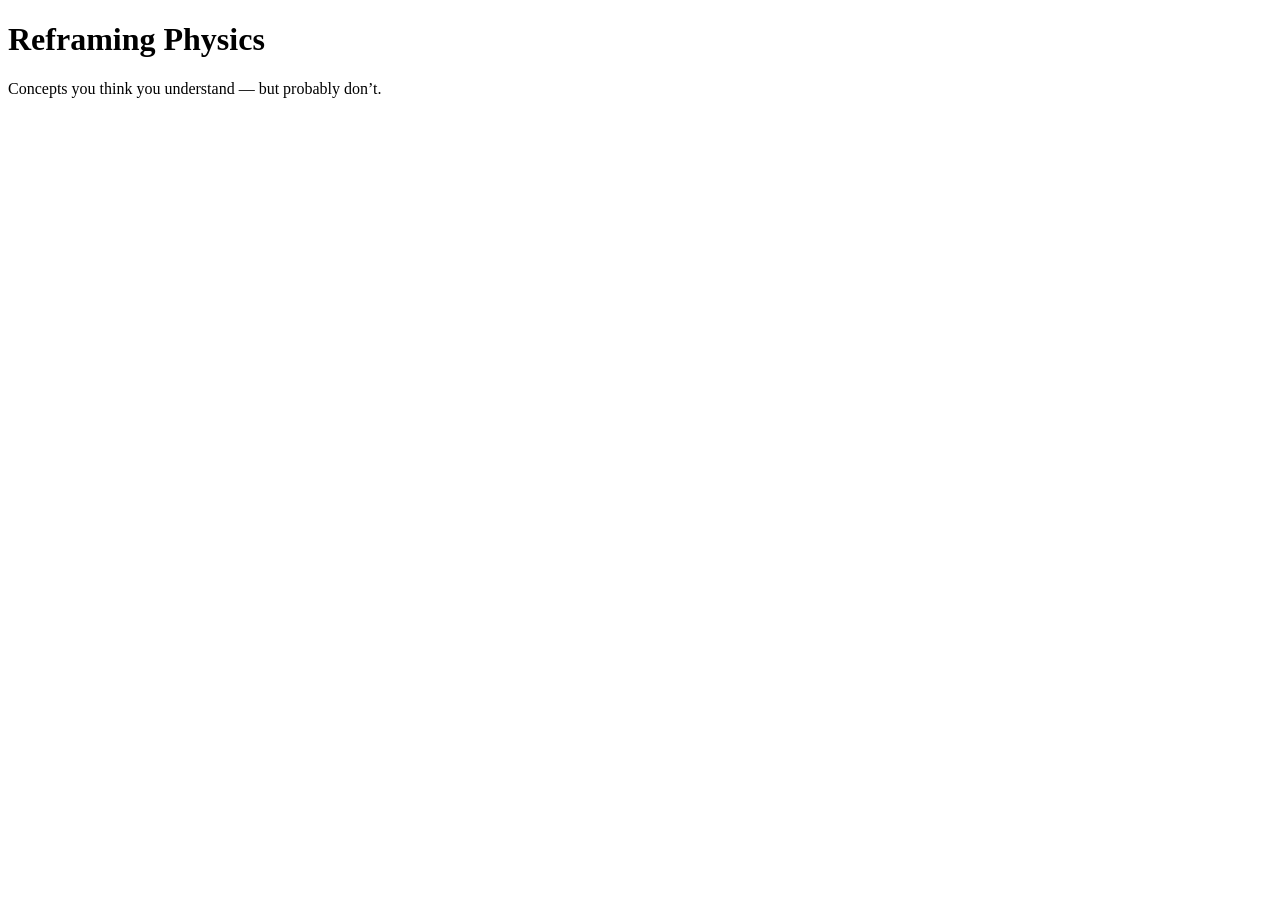
==== index.html @ 188e44aa "Create index.html" ====
<!DOCTYPE html>
<html lang="en">
<head>
  <meta charset="UTF-8">
  <title>Reframing Physics</title>
  <link rel="stylesheet" href="styles.css">
</head>
<body>

  <h1>Reframing Physics</h1>
  <p>Concepts you think you understand — but probably don’t.</p>

  <div id="concept-list"></div>

  <script src="app.js"></script>
</body>
</html>
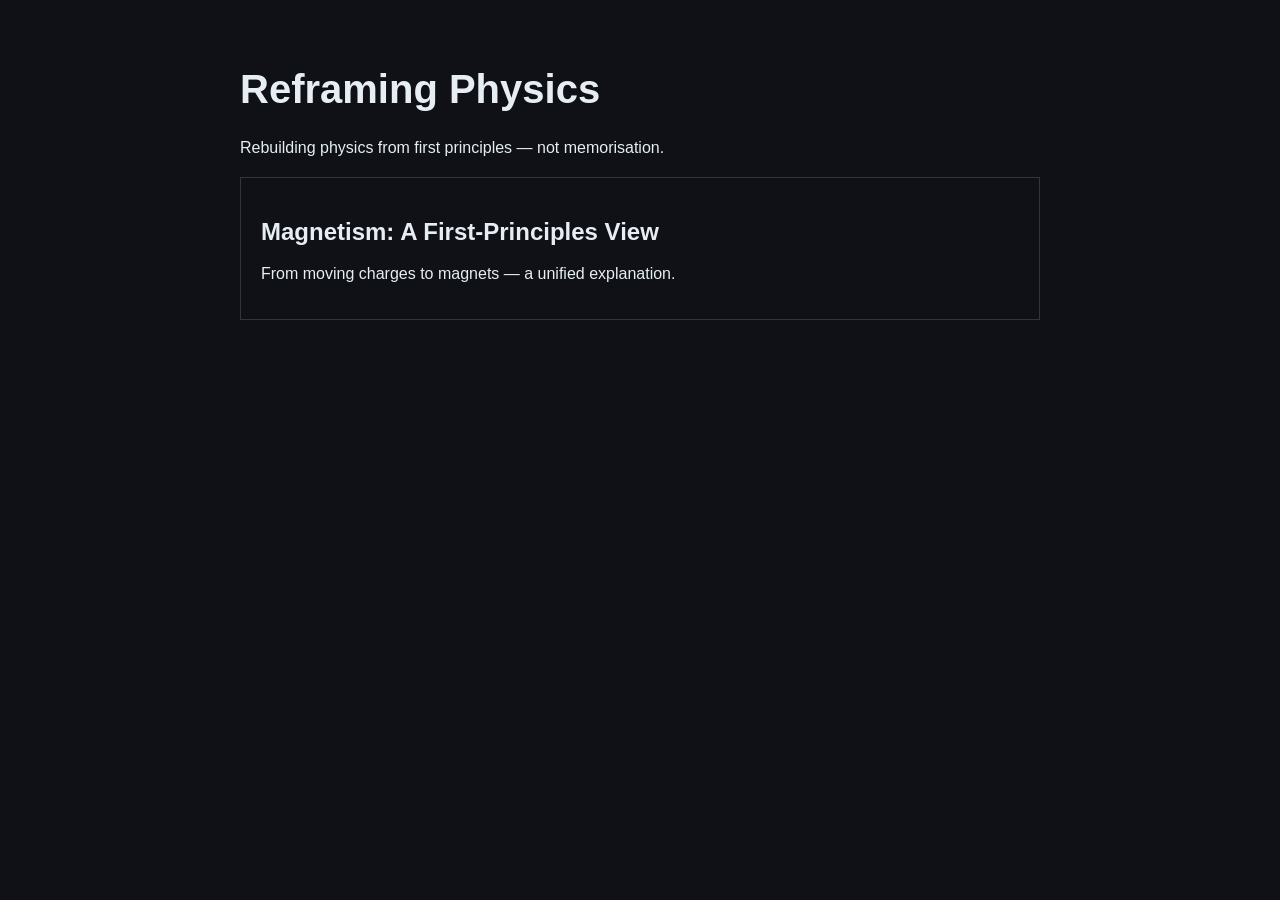
==== commit 2e15cca3: "Update index.html" ====
--- a/index.html
+++ b/index.html
@@ -7,11 +7,14 @@
 </head>
 <body>
 
-  <h1>Reframing Physics</h1>
-  <p>Concepts you think you understand — but probably don’t.</p>
+<h1>Reframing Physics</h1>
+<p class="subtitle">
+  Rebuilding physics from first principles — not memorisation.
+</p>
 
-  <div id="concept-list"></div>
+<div id="concept-list"></div>
 
-  <script src="app.js"></script>
+<script src="app.js"></script>
+
 </body>
 </html>
--- a/styles.css
+++ b/styles.css
@@ -0,0 +1,36 @@
+body {
+  font-family: Arial, sans-serif;
+  background: #0f1117;
+  color: #e6edf3;
+  padding: 40px;
+  max-width: 800px;
+  margin: auto;
+}
+
+h1 {
+  font-size: 2.5rem;
+}
+
+.card {
+  border: 1px solid #30363d;
+  padding: 20px;
+  margin: 20px 0;
+  cursor: pointer;
+  transition: 0.2s;
+}
+
+.card:hover {
+  background: #161b22;
+}
+
+.section {
+  margin: 30px 0;
+}
+
+.section h2 {
+  color: #58a6ff;
+}
+
+.section p {
+  line-height: 1.6;
+}
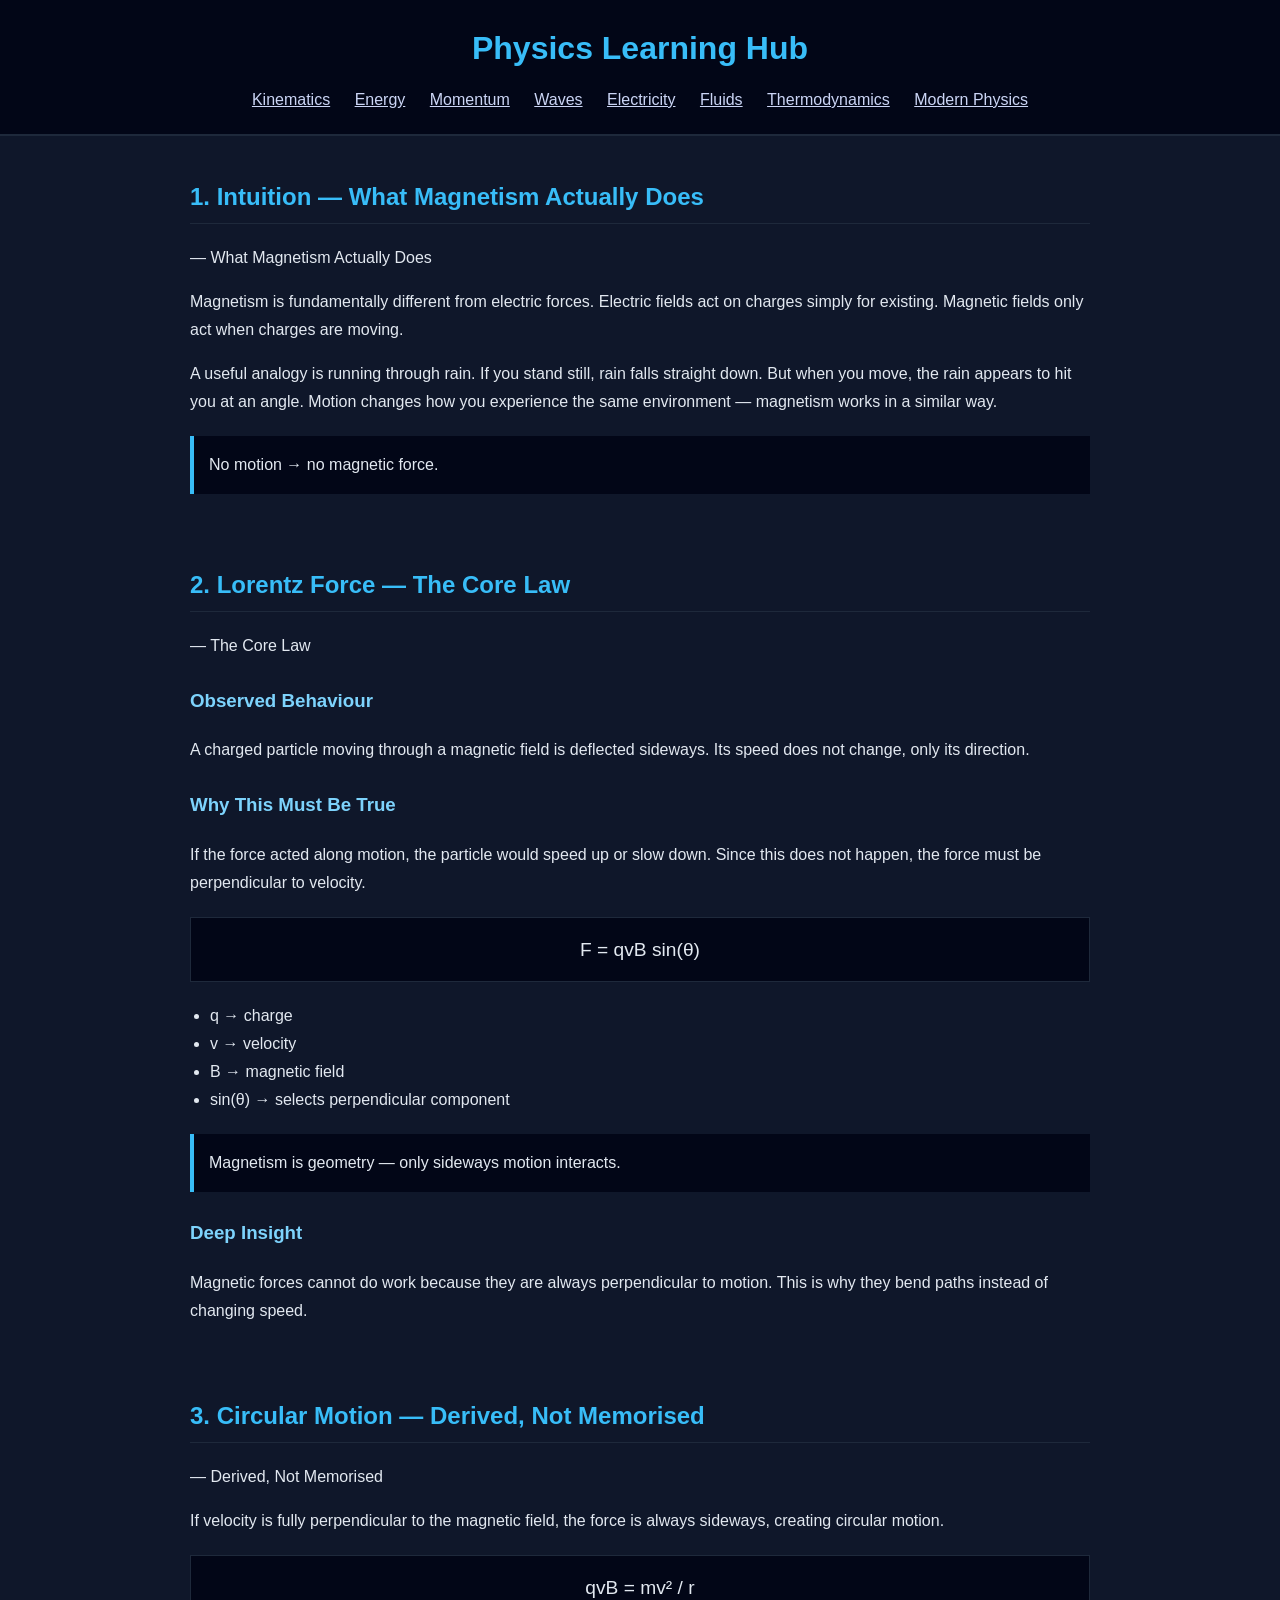
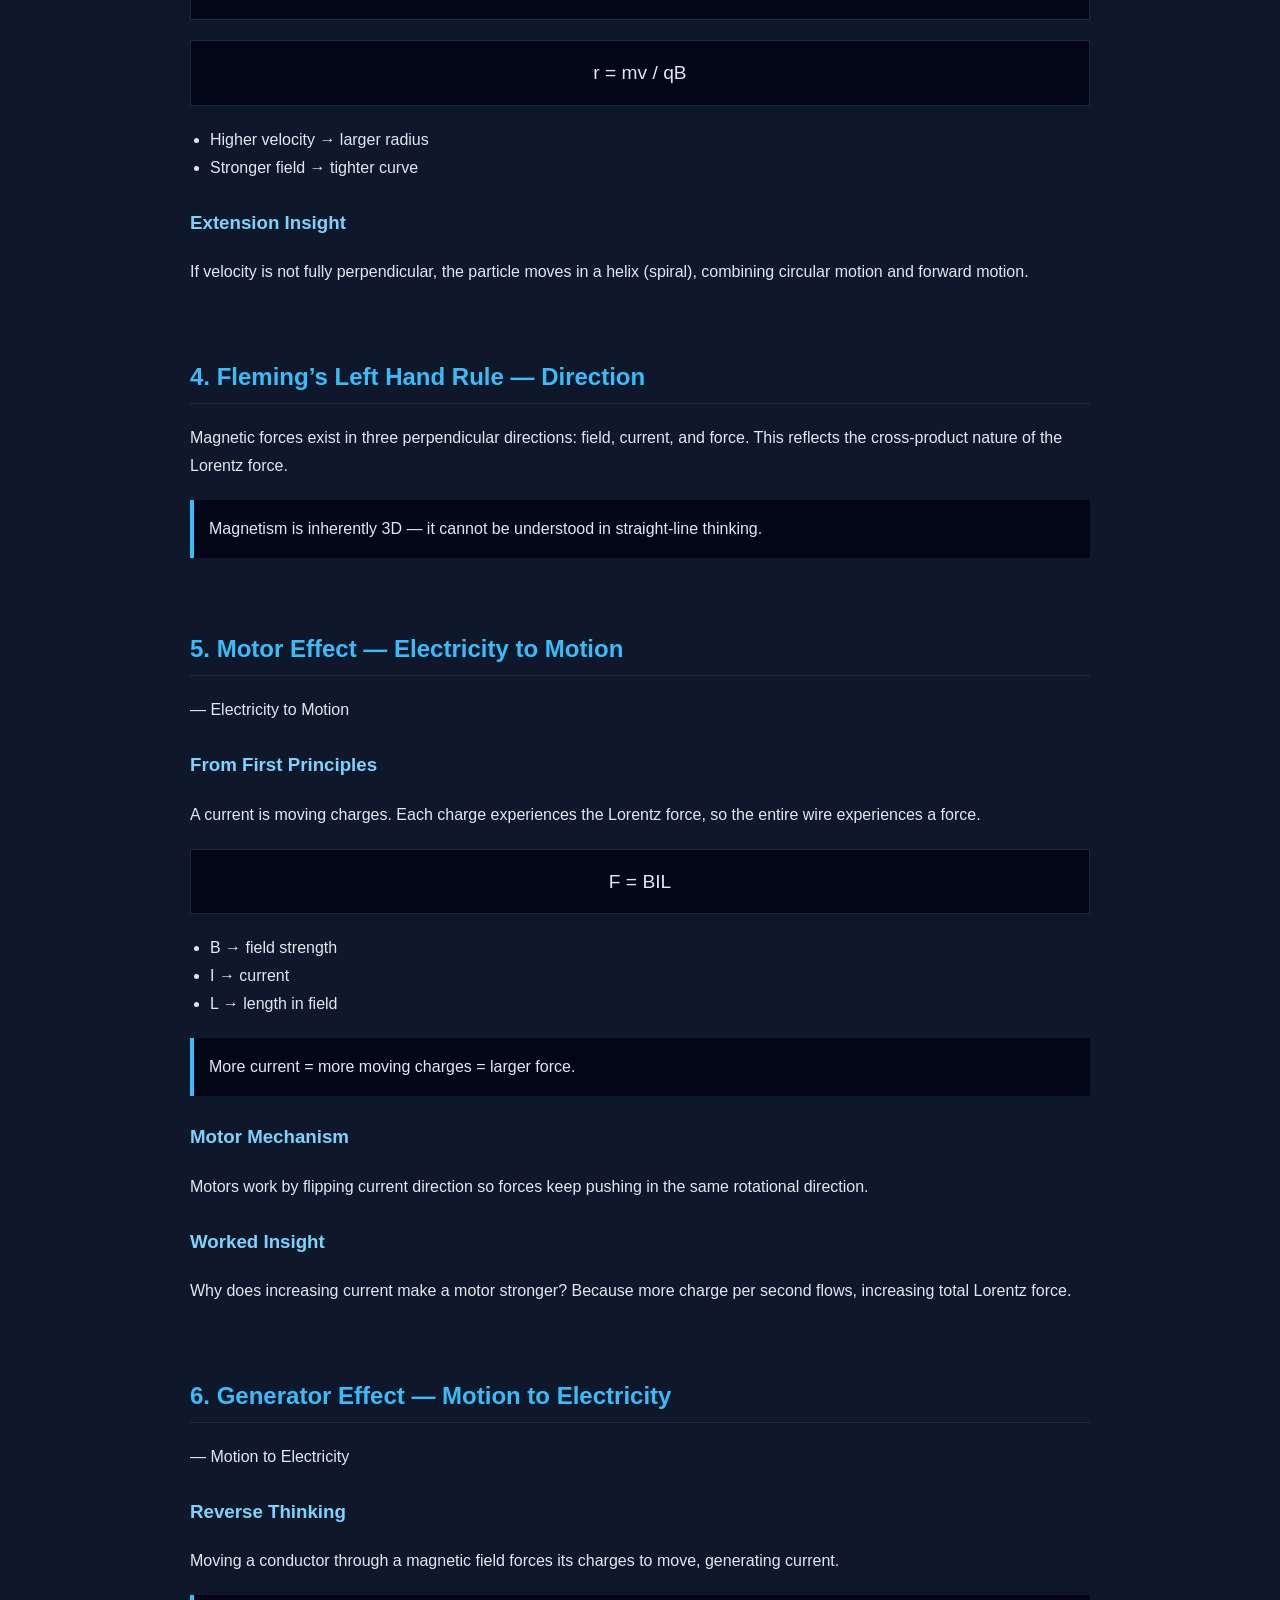
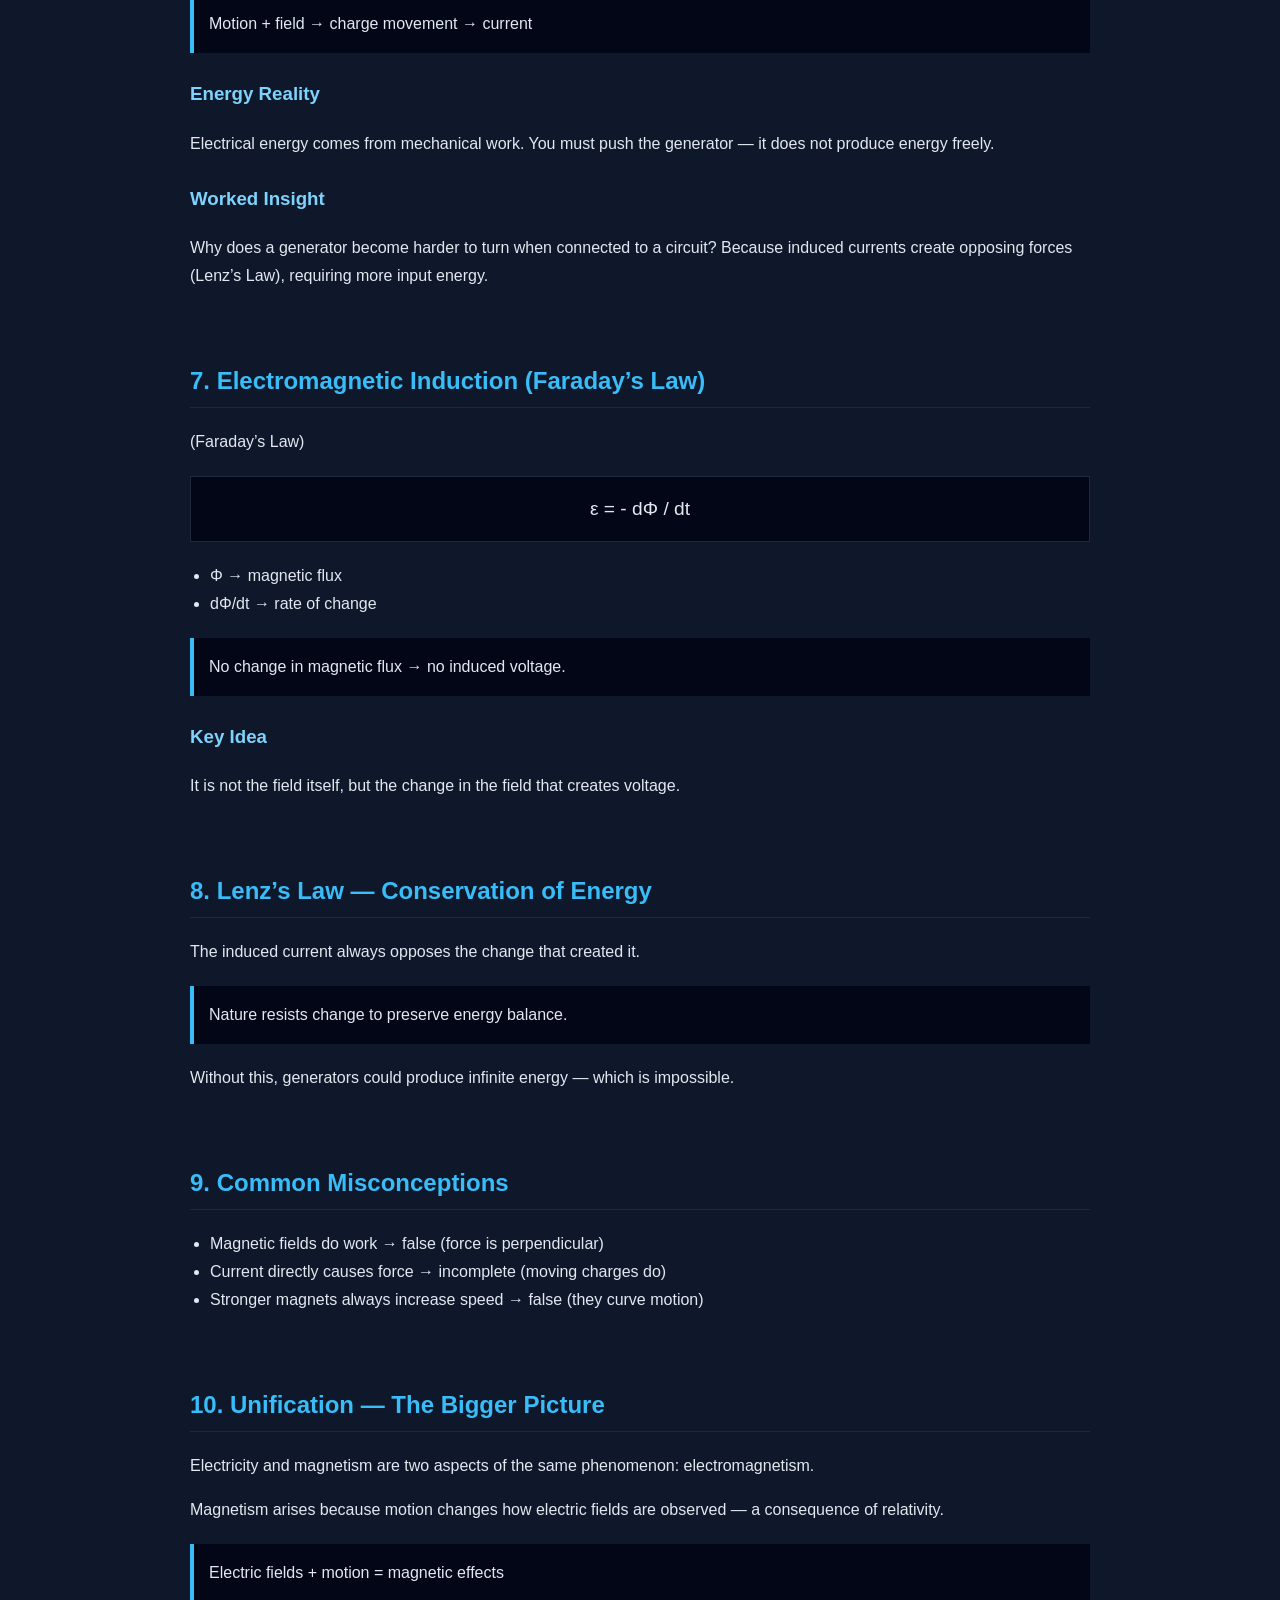
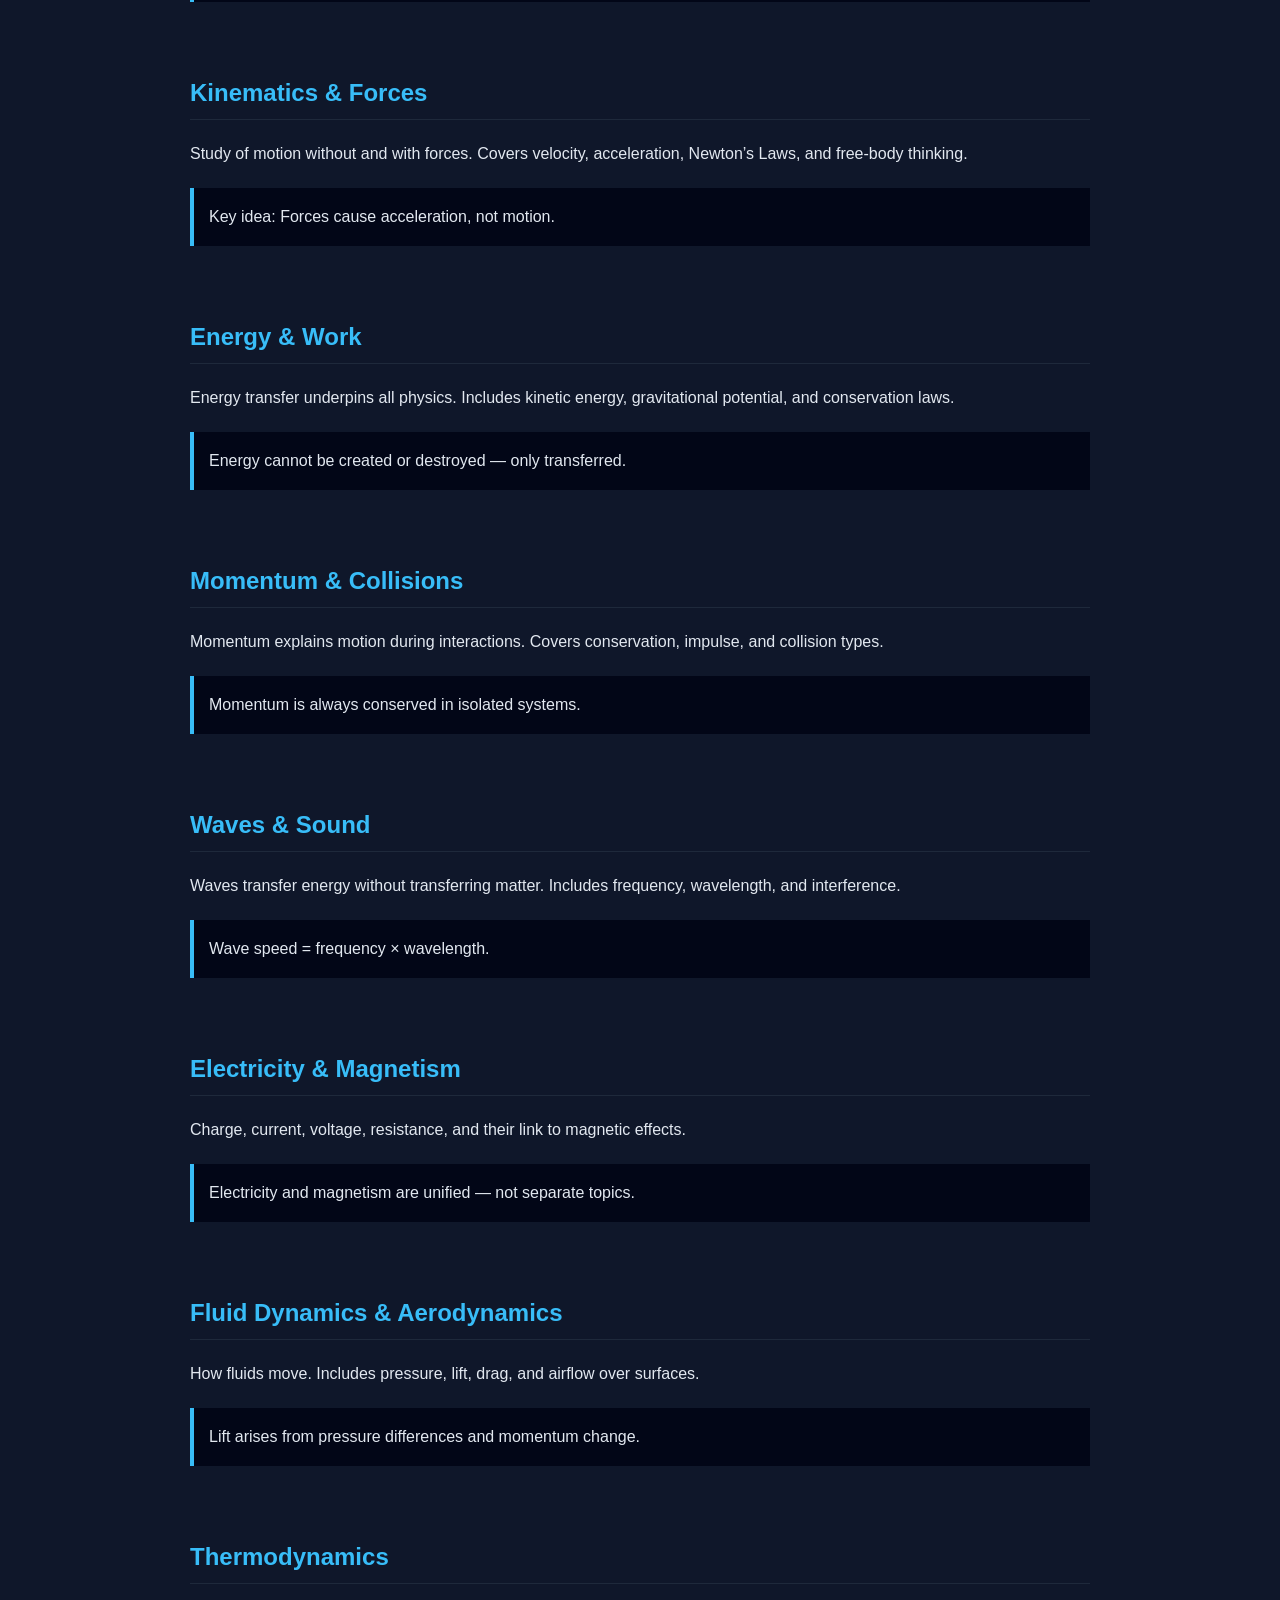
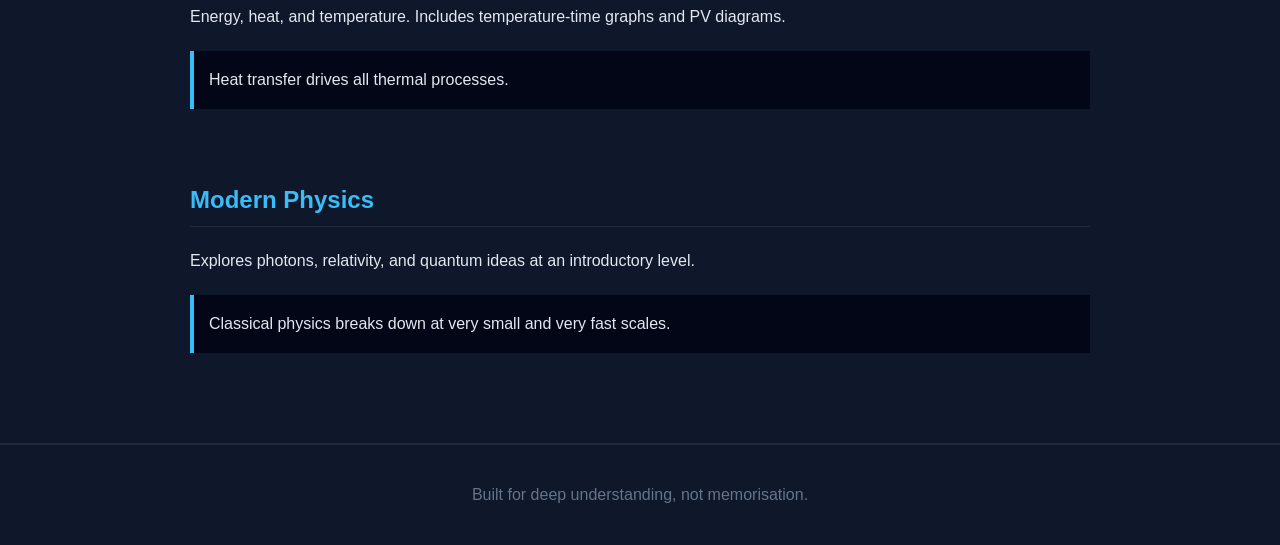
==== commit 8337f515: "Create index.html" ====
--- a/index.html
+++ b/index.html
@@ -2,19 +2,301 @@
 <html lang="en">
 <head>
   <meta charset="UTF-8">
-  <title>Reframing Physics</title>
-  <link rel="stylesheet" href="styles.css">
+  <meta name="viewport" content="width=device-width, initial-scale=1.0">
+  <title>Physics Learning Hub</title>
+  <style>
+    body { font-family: Arial, sans-serif; margin: 0; background: #0f172a; color: #e2e8f0; line-height: 1.75; }
+    header { background: #020617; padding: 20px; text-align: center; border-bottom: 2px solid #1e293b; }
+    header h1 { margin: 0; font-size: 2rem; color: #38bdf8; }
+    .container { max-width: 900px; margin: auto; padding: 20px; }
+    section { margin-bottom: 70px; }
+    h2 { color: #38bdf8; border-bottom: 1px solid #1e293b; padding-bottom: 5px; }
+    h3 { margin-top: 25px; color: #7dd3fc; }
+    .box { background: #020617; padding: 15px; border-left: 4px solid #38bdf8; margin: 20px 0; }
+    .equation { background: #020617; padding: 15px; text-align: center; font-size: 1.2rem; border: 1px solid #1e293b; margin: 20px 0; }
+    ul { padding-left: 20px; }
+  </style>
 </head>
 <body>
 
-<h1>Reframing Physics</h1>
-<p class="subtitle">
-  Rebuilding physics from first principles — not memorisation.
-</p>
-
-<div id="concept-list"></div>
-
-<script src="app.js"></script>
+<header>
+  <h1>Physics Learning Hub</h1>
+  <nav style="margin-top:10px; flex-wrap:wrap;">
+    <a href="#kinematics" style="margin:0 10px; color:#cbd5f5;">Kinematics</a>
+    <a href="#energy" style="margin:0 10px; color:#cbd5f5;">Energy</a>
+    <a href="#momentum" style="margin:0 10px; color:#cbd5f5;">Momentum</a>
+    <a href="#waves" style="margin:0 10px; color:#cbd5f5;">Waves</a>
+    <a href="#electricity" style="margin:0 10px; color:#cbd5f5;">Electricity</a>
+    <a href="#fluids" style="margin:0 10px; color:#cbd5f5;">Fluids</a>
+    <a href="#thermo" style="margin:0 10px; color:#cbd5f5;">Thermodynamics</a>
+    <a href="#modern" style="margin:0 10px; color:#cbd5f5;">Modern Physics</a>
+  </nav>
+</header>
+
+<div class="container">
+
+<section id="intuition">
+<h2>1. Intuition — What Magnetism Actually Does</h2> — What Magnetism Actually Does</h2>
+
+<p>
+Magnetism is fundamentally different from electric forces. Electric fields act on charges simply for existing. Magnetic fields only act when charges are moving.
+</p>
+
+<p>
+A useful analogy is running through rain. If you stand still, rain falls straight down. But when you move, the rain appears to hit you at an angle. Motion changes how you experience the same environment — magnetism works in a similar way.
+</p>
+
+<div class="box">
+No motion → no magnetic force.
+</div>
+
+</section>
+
+<section id="lorentz">
+<h2>2. Lorentz Force — The Core Law</h2> — The Core Law</h2>
+
+<h3>Observed Behaviour</h3>
+<p>
+A charged particle moving through a magnetic field is deflected sideways. Its speed does not change, only its direction.
+</p>
+
+<h3>Why This Must Be True</h3>
+<p>
+If the force acted along motion, the particle would speed up or slow down. Since this does not happen, the force must be perpendicular to velocity.
+</p>
+
+<div class="equation">F = qvB sin(θ)</div>
+
+<ul>
+<li>q → charge</li>
+<li>v → velocity</li>
+<li>B → magnetic field</li>
+<li>sin(θ) → selects perpendicular component</li>
+</ul>
+
+<div class="box">
+Magnetism is geometry — only sideways motion interacts.
+</div>
+
+<h3>Deep Insight</h3>
+<p>
+Magnetic forces cannot do work because they are always perpendicular to motion. This is why they bend paths instead of changing speed.
+</p>
+
+</section>
+
+<section id="circular">
+<h2>3. Circular Motion — Derived, Not Memorised</h2> — Derived, Not Memorised</h2>
+
+<p>
+If velocity is fully perpendicular to the magnetic field, the force is always sideways, creating circular motion.
+</p>
+
+<div class="equation">qvB = mv² / r</div>
+<div class="equation">r = mv / qB</div>
+
+<ul>
+<li>Higher velocity → larger radius</li>
+<li>Stronger field → tighter curve</li>
+</ul>
+
+<h3>Extension Insight</h3>
+<p>
+If velocity is not fully perpendicular, the particle moves in a helix (spiral), combining circular motion and forward motion.
+</p>
+
+</section>
+
+<section>
+<h2>4. Fleming’s Left Hand Rule — Direction</h2>
+
+<p>
+Magnetic forces exist in three perpendicular directions: field, current, and force. This reflects the cross-product nature of the Lorentz force.
+</p>
+
+<div class="box">
+Magnetism is inherently 3D — it cannot be understood in straight-line thinking.
+</div>
+
+</section>
+
+<section id="motor">
+<h2>5. Motor Effect — Electricity to Motion</h2> — Electricity to Motion</h2>
+
+<h3>From First Principles</h3>
+<p>
+A current is moving charges. Each charge experiences the Lorentz force, so the entire wire experiences a force.
+</p>
+
+<div class="equation">F = BIL</div>
+
+<ul>
+<li>B → field strength</li>
+<li>I → current</li>
+<li>L → length in field</li>
+</ul>
+
+<div class="box">
+More current = more moving charges = larger force.
+</div>
+
+<h3>Motor Mechanism</h3>
+<p>
+Motors work by flipping current direction so forces keep pushing in the same rotational direction.
+</p>
+
+<h3>Worked Insight</h3>
+<p>
+Why does increasing current make a motor stronger? Because more charge per second flows, increasing total Lorentz force.
+</p>
+
+</section>
+
+<section id="generator">
+<h2>6. Generator Effect — Motion to Electricity</h2> — Motion to Electricity</h2>
+
+<h3>Reverse Thinking</h3>
+<p>
+Moving a conductor through a magnetic field forces its charges to move, generating current.
+</p>
+
+<div class="box">
+Motion + field → charge movement → current
+</div>
+
+<h3>Energy Reality</h3>
+<p>
+Electrical energy comes from mechanical work. You must push the generator — it does not produce energy freely.
+</p>
+
+<h3>Worked Insight</h3>
+<p>
+Why does a generator become harder to turn when connected to a circuit? Because induced currents create opposing forces (Lenz’s Law), requiring more input energy.
+</p>
+
+</section>
+
+<section id="induction">
+<h2>7. Electromagnetic Induction (Faraday’s Law)</h2> (Faraday’s Law)</h2>
+
+<div class="equation">ε = - dΦ / dt</div>
+
+<ul>
+<li>Φ → magnetic flux</li>
+<li>dΦ/dt → rate of change</li>
+</ul>
+
+<div class="box">
+No change in magnetic flux → no induced voltage.
+</div>
+
+<h3>Key Idea</h3>
+<p>
+It is not the field itself, but the change in the field that creates voltage.
+</p>
+
+</section>
+
+<section>
+<h2>8. Lenz’s Law — Conservation of Energy</h2>
+
+<p>
+The induced current always opposes the change that created it.
+</p>
+
+<div class="box">
+Nature resists change to preserve energy balance.
+</div>
+
+<p>
+Without this, generators could produce infinite energy — which is impossible.
+</p>
+
+</section>
+
+<section>
+<h2>9. Common Misconceptions</h2>
+
+<ul>
+<li>Magnetic fields do work → false (force is perpendicular)</li>
+<li>Current directly causes force → incomplete (moving charges do)</li>
+<li>Stronger magnets always increase speed → false (they curve motion)</li>
+</ul>
+
+</section>
+
+<section>
+<h2>10. Unification — The Bigger Picture</h2>
+
+<p>
+Electricity and magnetism are two aspects of the same phenomenon: electromagnetism.
+</p>
+
+<p>
+Magnetism arises because motion changes how electric fields are observed — a consequence of relativity.
+</p>
+
+<div class="box">
+Electric fields + motion = magnetic effects
+</div>
+
+</section>
+
+
+
+<section id="kinematics">
+<h2>Kinematics & Forces</h2>
+<p>Study of motion without and with forces. Covers velocity, acceleration, Newton’s Laws, and free-body thinking.</p>
+<div class="box">Key idea: Forces cause acceleration, not motion.</div>
+</section>
+
+<section id="energy">
+<h2>Energy & Work</h2>
+<p>Energy transfer underpins all physics. Includes kinetic energy, gravitational potential, and conservation laws.</p>
+<div class="box">Energy cannot be created or destroyed — only transferred.</div>
+</section>
+
+<section id="momentum">
+<h2>Momentum & Collisions</h2>
+<p>Momentum explains motion during interactions. Covers conservation, impulse, and collision types.</p>
+<div class="box">Momentum is always conserved in isolated systems.</div>
+</section>
+
+<section id="waves">
+<h2>Waves & Sound</h2>
+<p>Waves transfer energy without transferring matter. Includes frequency, wavelength, and interference.</p>
+<div class="box">Wave speed = frequency × wavelength.</div>
+</section>
+
+<section id="electricity">
+<h2>Electricity & Magnetism</h2>
+<p>Charge, current, voltage, resistance, and their link to magnetic effects.</p>
+<div class="box">Electricity and magnetism are unified — not separate topics.</div>
+</section>
+
+<section id="fluids">
+<h2>Fluid Dynamics & Aerodynamics</h2>
+<p>How fluids move. Includes pressure, lift, drag, and airflow over surfaces.</p>
+<div class="box">Lift arises from pressure differences and momentum change.</div>
+</section>
+
+<section id="thermo">
+<h2>Thermodynamics</h2>
+<p>Energy, heat, and temperature. Includes temperature-time graphs and PV diagrams.</p>
+<div class="box">Heat transfer drives all thermal processes.</div>
+</section>
+
+<section id="modern">
+<h2>Modern Physics</h2>
+<p>Explores photons, relativity, and quantum ideas at an introductory level.</p>
+<div class="box">Classical physics breaks down at very small and very fast scales.</div>
+</section>
+
+</div>
+
+<footer style="text-align:center; padding:20px; border-top:2px solid #1e293b; color:#64748b;">
+  <p>Built for deep understanding, not memorisation.</p>
+</footer>
 
 </body>
 </html>
